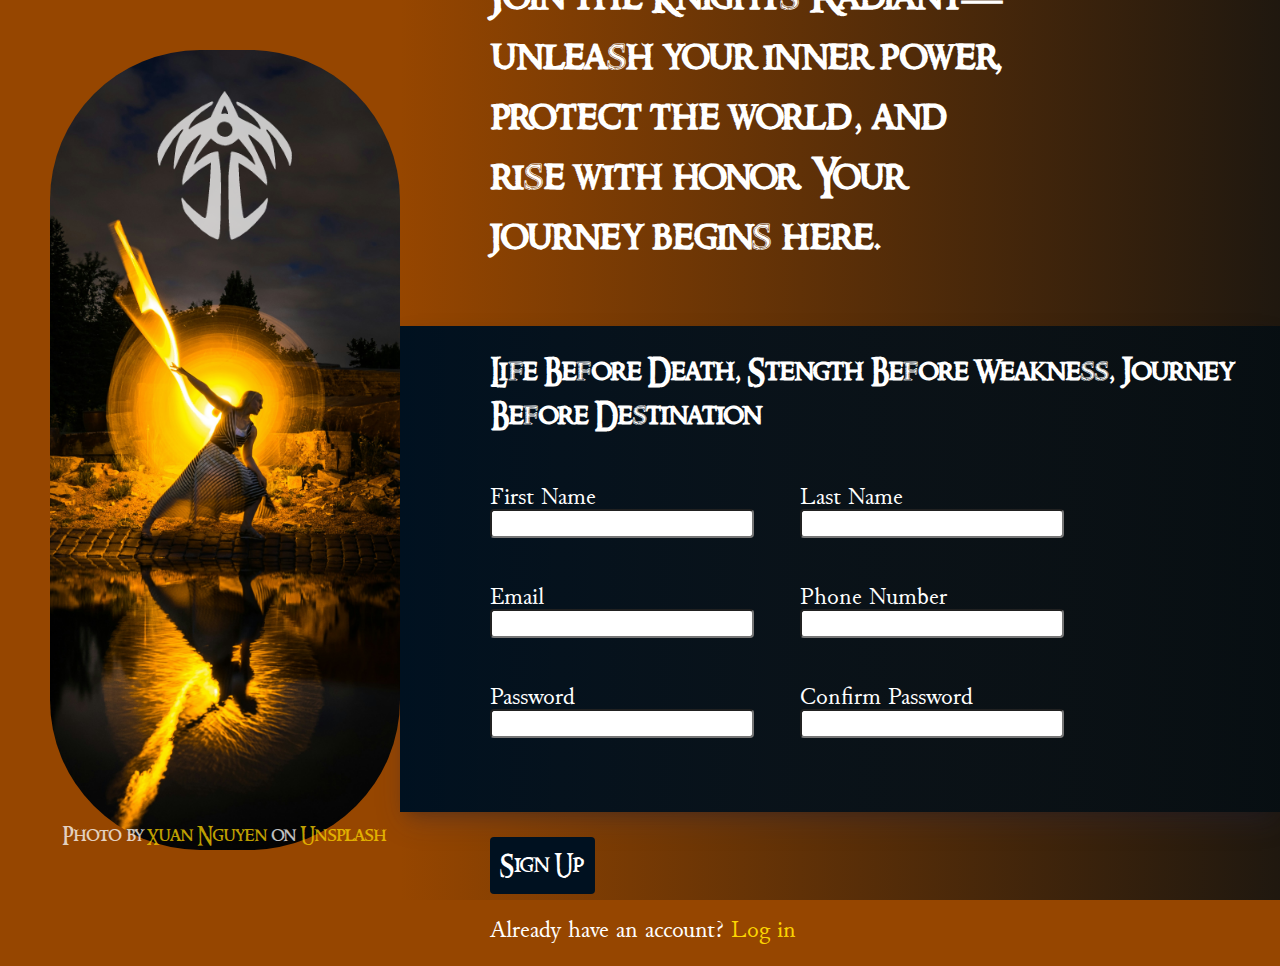
==== index.html @ a03324a3 "moved index and style to root for github pages" ====
<!DOCTYPE html>
<html lang="en">
  <head>
    <meta charset="UTF-8" />
    <meta name="viewport" content="width=device-width, initial-scale=1.0" />
    <title>Radiants Recruitment Form</title>
    <link rel="stylesheet" href="./style.css" />
  </head>

  <body>
    <div class="left-column">
      <div class="card-container">
        <div class="card-image"></div>
      </div>
      <div class="photo-credit">
        Photo by <a href="https://unsplash.com/@darthxuan?utm_content=creditCopyText&utm_medium=referral&utm_source=unsplash">Xuan Nguyen</a> on <a href="https://unsplash.com/photos/woman-wearing-black-dress-beside-body-of-water-LRAHyIUjFps?utm_content=creditCopyText&utm_medium=referral&utm_source=unsplash">Unsplash</a>
      </div>
    </div>
    <div class="right-column">
      <div class="top-hero">
        <h2>Join the Knights Radiant—unleash your inner power, protect the world, and rise with honor. Your journey begins here.</h2>
      </div>
      <div class="signup-card-container">
        <h2 class="sign-up-title">Life Before Death, Stength Before Weakness, Journey Before Destination</h2>
        <form action="" method="post">
          <div class="form-column"> 
            <div class="form-input-container">
              <label for="first-name">First Name</label>
              <input type="text" id="first-name" tabindex="1" required/>
            </div>

            <div class="form-input-container">
              <label for="email">Email</label>
              <input type="email" id="email" tabindex="3" required/>
            </div>

            <div class="form-input-container">
              <label for="password">Password</label>
              <input type="password" id="password" tabindex="5" required/>
            </div>
          </div>

          <div class="form-column">
            <div class="form-input-container">
              <label for="last-name">Last Name</label>
              <input type="text" id="last-name" tabindex="2" required/>
            </div>
            <div class="form-input-container">
              <label for="phone-number">Phone Number</label>
              <input type="tel" id="phone-number" tabindex="4" required/>
            </div>

            <div class="form-input-container">
              <label for="confirm-password">Confirm Password</label>
              <input type="password" id="confirm-password" tabindex="6" required/>
            </div>
          </div>
      </div>
      <div class="footer-container">
        <button type="submit" tabindex="7">Sign Up</button>
      </form>
        <p>Already have an account? <a href="index.html" tabindex="8">Log in</a></p>
      </div>
    </div>
  </body>
</html>
---- style.css ----
@keyframes fadeInAnimation {
    0% {
        opacity: 0;
    }
    100% {
        opacity: 1;
    }
}

@font-face {
    font-family: "medieval-title";
    src:
      url("./Assets/fonts/ringm___-webfont.woff2") format("woff2"),
      url("./Assets/fonts/ringm___-webfont.woff") format("woff");
    font-weight: normal;
    font-style: normal;
}

@font-face {
    font-family: "medieval-text";
    src:
      url("./Assets/fonts/junicode-webfont.woff2") format("woff2"),
      url("./Assets/fonts/junicode-webfont.woff") format("woff");
    font-weight: normal;
    font-style: normal;
}

:root{
    --radiant-gold: #fcd400;
    --odium-grey: #010c13cb;
    --shattered-plains: #964600;
    --kholin-blue:#4f516f;
    --cultivation-green:#001120;
}

:root,html,body{
    height: 100%;
    margin: 0;
}

h2{
    font-family: 'medieval-title', serif;
    font-size: 2.5rem;
    color: white;
}

label, p{
    font-family: 'medieval-text', serif;
    font-size: 1.5rem;
    color: white;
}

body{
    display: flex;
    background-color: var(--shattered-plains);
    animation: fadeInAnimation ease 3s;
    animation-iteration-count: 1;
    animation-fill-mode: forwards;
}

a{
    text-decoration: none;
    color: var(--radiant-gold);
}

.left-column{
    flex-shrink: 1;
    width: 40%;
    background-image: url('./Assets/WarriorImage.jpg');
    background-size: cover;
    background-repeat: no-repeat;
    background-position: center center;
    background-color: var(--shattered-plains);
    margin: 50px 0px 50px 50px;
    border-radius: 150px;
    position: relative;
}

.card-container{
    position: absolute;
    width: 100%;
    opacity: .75;
    color: white;
    top: 5%;
    text-align: center;
    font-size: 1.2rem;
    font-family: 'medieval-title';
    display: flex;
    justify-content: center;
    align-items: space-between;
    gap: 10px;
}

.card-image{
    background-image: url('./Assets/BridgeFour.png');
    height: 150px;
    width: 150px;
    background-size:contain;
    background-repeat: no-repeat;
    background-position: center center;
}

.photo-credit{
    position: absolute;
    width: 100%;
    opacity: .75;
    color: white;
    bottom: 0%;
    text-align: center;
    font-size: 1.2rem;
    font-family: 'medieval-title';
}

.right-column{
    flex-shrink: 2;
    display: flex;
    flex-direction: column;
    justify-content: center;
    background-image: linear-gradient(to right, var(--shattered-plains),  var(--odium-grey));
    gap: 25px;
}

.top-hero{
    padding-left: 90px;
    margin-right: 30%;
}

.sign-up-title{
    padding-left: 90px;
    font-size: 1.8rem;
}

.signup-card-container{
    box-shadow: rgba(50, 50, 93, 0.25) 0px 13px 27px -5px, rgba(0, 0, 0, 0.3) 0px 8px 16px -8px;
    background-image: linear-gradient(to right, var(--cultivation-green),  var(--odium-grey));
}

.signup-card-container form{
    display: flex;
    height: 300px;
    padding-left: 90px;
    padding-bottom: 50px;
}

.form-column{
    display: flex;
    flex-direction: column;
    height: 100%;
    justify-content: space-around;
    margin-right: 60px;
    width: 250px;
}

.form-input-container{
    display: flex;
    flex-direction: column;
}

.form-input-container input{
    border-radius: 4px;
    padding: 5px;
    width: 100%;
}

.footer-container{
    padding-left: 90px;
}

button{
    background-color: var(--cultivation-green);
    padding: 10px;
    font-size: 1.5rem;
    font-family: 'medieval-title';
    border-radius: 4px;
    border: none;
    color: white;
    transition: border 1s linear, background 1s linear, color .3s linear;
}

button:hover{
    transition: border 1s linear, background 1s linear, color .3s linear;
    color: var(--odium-grey);
    background-color: var(--radiant-gold);
}
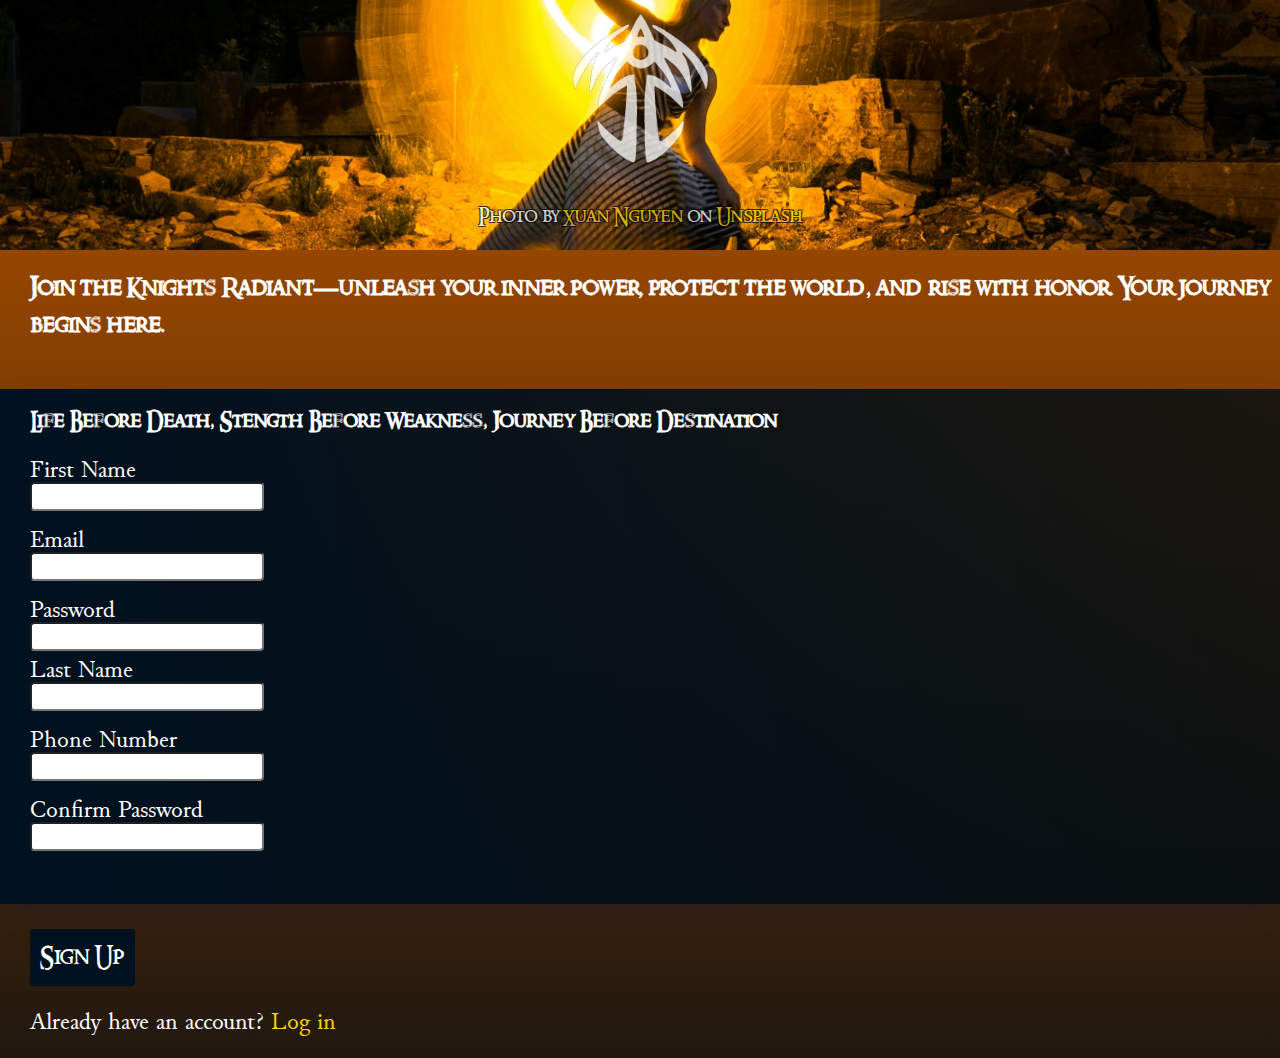
==== commit 58d2a33d: "fixed bug on github pages that would result in 405 on form completion" ====
--- a/index.html
+++ b/index.html
@@ -13,7 +13,7 @@
         <div class="card-image"></div>
       </div>
       <div class="photo-credit">
-        Photo by <a href="https://unsplash.com/@darthxuan?utm_content=creditCopyText&utm_medium=referral&utm_source=unsplash">Xuan Nguyen</a> on <a href="https://unsplash.com/photos/woman-wearing-black-dress-beside-body-of-water-LRAHyIUjFps?utm_content=creditCopyText&utm_medium=referral&utm_source=unsplash">Unsplash</a>
+        Photo by <a href="https://unsplash.com/@darthxuan?utm_content=creditCopyText&utm_medium=referral&utm_source=unsplash" tabindex="9">Xuan Nguyen</a> on <a href="https://unsplash.com/photos/woman-wearing-black-dress-beside-body-of-water-LRAHyIUjFps?utm_content=creditCopyText&utm_medium=referral&utm_source=unsplash" tabindex="10">Unsplash</a>
       </div>
     </div>
     <div class="right-column">
@@ -22,7 +22,7 @@
       </div>
       <div class="signup-card-container">
         <h2 class="sign-up-title">Life Before Death, Stength Before Weakness, Journey Before Destination</h2>
-        <form action="" method="post">
+        <form action="">
           <div class="form-column"> 
             <div class="form-input-container">
               <label for="first-name">First Name</label>
--- a/style.css
+++ b/style.css
@@ -64,7 +64,7 @@
 }
 
 .left-column{
-    flex-shrink: 1;
+    flex-shrink: .5;
     width: 40%;
     background-image: url('./Assets/WarriorImage.jpg');
     background-size: cover;
@@ -105,14 +105,18 @@
     width: 100%;
     opacity: .75;
     color: white;
-    bottom: 0%;
+    bottom: 7.5%;
     text-align: center;
     font-size: 1.2rem;
     font-family: 'medieval-title';
+    text-shadow: -1px 1px 0 #000,
+                         1px 1px 0 #000,
+                         1px -1px 0 #000,
+                         -1px -1px 0 #000;
 }
 
 .right-column{
-    flex-shrink: 2;
+    flex-shrink: 3;
     display: flex;
     flex-direction: column;
     justify-content: center;
@@ -181,4 +185,53 @@
     transition: border 1s linear, background 1s linear, color .3s linear;
     color: var(--odium-grey);
     background-color: var(--radiant-gold);
+}
+
+@media screen and (max-width: 1300px) {
+    body{
+        flex-direction: column;
+        justify-content: space-around;
+        align-items: center;
+        height: 100%;
+    }
+
+    .left-column{
+        width: 100%;
+        height: 500px;
+        margin: 0;
+        border-radius: 0;
+    }
+
+    .right-column{
+        background-image: linear-gradient(to bottom, var(--shattered-plains),  var(--odium-grey));
+        height: 100%;
+    }
+
+    .signup-card-container form{
+        display: flex;
+        flex-direction: column;
+        height: 400px;
+        padding-left: 0px;
+        padding-bottom: 50px;
+    }
+    h2{
+        font-size: 1.5rem;
+    }
+    .top-hero{
+        padding-left: 30px;
+        margin-right: 0;
+    }
+    .sign-up-title{
+        padding-left: 30px;
+        font-size: 1.3rem;
+    }
+    .footer-container{
+        padding-left: 30px;
+    }
+    .form-input-container{
+        padding-left: 30px;
+    }
+    .form-column{
+        gap: 10px;
+    }
 }